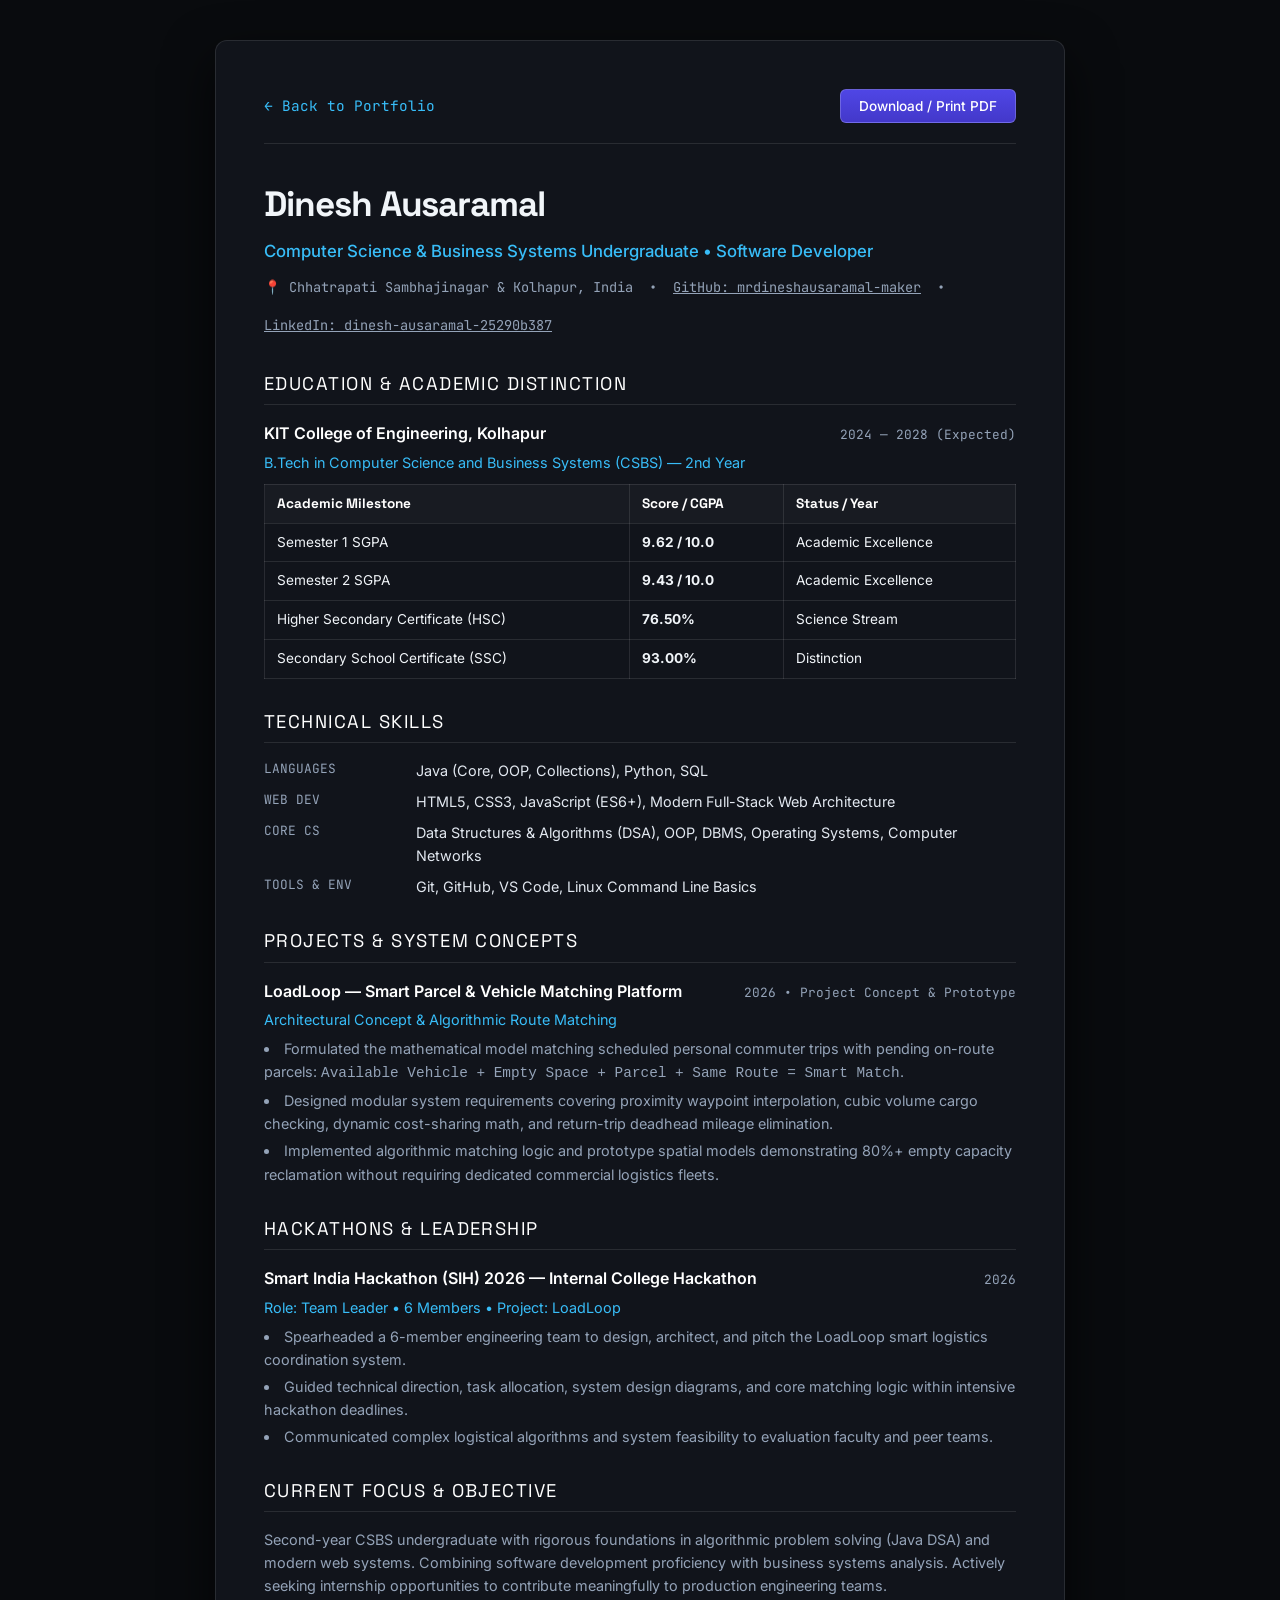
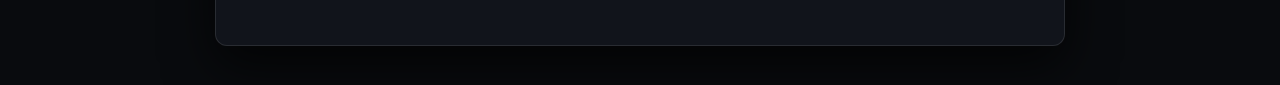
==== resume.html @ 8b3458a4 "Initial commit: Dinesh Ausaramal Portfolio for Vercel deployment" ====
<!DOCTYPE html>
<html lang="en">
<head>
  <meta charset="UTF-8">
  <meta name="viewport" content="width=device-width, initial-scale=1.0">
  <title>Dinesh Ausaramal — Software Engineering Resume</title>
  <link rel="preconnect" href="https://fonts.googleapis.com">
  <link rel="preconnect" href="https://fonts.gstatic.com" crossorigin>
  <link href="https://fonts.googleapis.com/css2?family=Inter:wght@300;400;500;600;700&family=Space+Grotesk:wght@500;600;700&family=JetBrains+Mono:wght@400;500&display=swap" rel="stylesheet">
  <style>
    :root {
      --bg: #090b0e;
      --card-bg: #11141b;
      --border: rgba(255, 255, 255, 0.1);
      --text: #f1f5f9;
      --text-muted: #94a3b8;
      --accent: #38bdf8;
      --accent-indigo: #6366f1;
    }

    * { box-sizing: border-box; margin: 0; padding: 0; }
    
    body {
      background: var(--bg);
      color: var(--text);
      font-family: 'Inter', sans-serif;
      line-height: 1.6;
      padding: 40px 20px;
      display: flex;
      justify-content: center;
    }

    .resume-paper {
      width: 100%;
      max-width: 850px;
      background: var(--card-bg);
      border: 1px solid var(--border);
      border-radius: 12px;
      padding: 48px;
      box-shadow: 0 20px 50px rgba(0, 0, 0, 0.7);
    }

    .resume-controls {
      display: flex;
      justify-content: space-between;
      align-items: center;
      margin-bottom: 32px;
      padding-bottom: 20px;
      border-bottom: 1px solid var(--border);
    }

    .back-link {
      color: var(--accent);
      text-decoration: none;
      font-size: 0.9rem;
      font-family: 'JetBrains Mono', monospace;
      display: flex;
      align-items: center;
      gap: 6px;
    }

    .back-link:hover { text-decoration: underline; }

    .print-btn {
      background: linear-gradient(180deg, #4f46e5 0%, #4338ca 100%);
      color: white;
      border: 1px solid rgba(255,255,255,0.2);
      padding: 8px 18px;
      border-radius: 6px;
      font-size: 0.85rem;
      cursor: pointer;
      font-family: inherit;
      font-weight: 500;
    }

    .print-btn:hover { background: #4338ca; }

    header {
      margin-bottom: 32px;
    }

    h1 {
      font-family: 'Space Grotesk', sans-serif;
      font-size: 2.2rem;
      font-weight: 700;
      letter-spacing: -0.03em;
      margin-bottom: 6px;
    }

    .subtitle {
      font-size: 1.05rem;
      color: var(--accent);
      font-weight: 500;
      margin-bottom: 12px;
    }

    .contact-row {
      display: flex;
      flex-wrap: wrap;
      gap: 16px;
      font-size: 0.85rem;
      color: var(--text-muted);
      font-family: 'JetBrains Mono', monospace;
    }

    .section-title {
      font-family: 'Space Grotesk', sans-serif;
      font-size: 1.15rem;
      text-transform: uppercase;
      letter-spacing: 0.08em;
      color: #ffffff;
      border-bottom: 1px solid var(--border);
      padding-bottom: 6px;
      margin: 28px 0 16px 0;
    }

    .item {
      margin-bottom: 20px;
    }

    .item-header {
      display: flex;
      justify-content: space-between;
      align-items: baseline;
      margin-bottom: 4px;
    }

    .item-title {
      font-weight: 600;
      font-size: 1rem;
      color: #ffffff;
    }

    .item-date {
      font-family: 'JetBrains Mono', monospace;
      font-size: 0.8rem;
      color: var(--text-muted);
    }

    .item-sub {
      color: var(--accent);
      font-size: 0.9rem;
      margin-bottom: 6px;
    }

    .item-bullets {
      list-style-position: inside;
      color: var(--text-muted);
      font-size: 0.9rem;
      display: flex;
      flex-direction: column;
      gap: 4px;
    }

    .skills-grid {
      display: grid;
      grid-template-columns: 140px 1fr;
      gap: 12px;
      font-size: 0.9rem;
      margin-bottom: 8px;
    }

    .skills-cat {
      font-family: 'JetBrains Mono', monospace;
      color: var(--text-muted);
      font-size: 0.8rem;
    }

    .skills-val {
      color: #e2e8f0;
    }

    .academics-table {
      width: 100%;
      border-collapse: collapse;
      font-size: 0.85rem;
      margin-top: 10px;
    }

    .academics-table th, .academics-table td {
      border: 1px solid var(--border);
      padding: 8px 12px;
      text-align: left;
    }

    .academics-table th {
      background: rgba(255, 255, 255, 0.03);
      color: #ffffff;
      font-family: 'Space Grotesk', sans-serif;
    }

    @media print {
      body { background: white; color: black; padding: 0; }
      .resume-paper {
        background: white;
        border: none;
        box-shadow: none;
        color: black;
        padding: 0;
        max-width: 100%;
      }
      .resume-controls { display: none; }
      h1, .item-title, .section-title { color: black; }
      .subtitle, .item-sub { color: #0284c7; }
      .contact-row, .item-bullets, .skills-cat, .item-date { color: #475569; }
      .skills-val { color: #0f172a; }
      .academics-table th, .academics-table td { border-color: #cbd5e1; }
      .academics-table th { background: #f1f5f9; color: black; }
    }
  </style>
</head>
<body>

  <div class="resume-paper">
    <div class="resume-controls">
      <a href="index.html" class="back-link">← Back to Portfolio</a>
      <button class="print-btn" onclick="window.print()">Download / Print PDF</button>
    </div>

    <header>
      <h1>Dinesh Ausaramal</h1>
      <div class="subtitle">Computer Science & Business Systems Undergraduate • Software Developer</div>
      <div class="contact-row">
        <span>📍 Chhatrapati Sambhajinagar & Kolhapur, India</span>
        <span>•</span>
        <a href="https://github.com/mrdineshausaramal-maker" target="_blank" rel="noopener noreferrer" style="color: inherit; text-decoration: underline;">GitHub: mrdineshausaramal-maker</a>
        <span>•</span>
        <a href="https://www.linkedin.com/in/dinesh-ausaramal-25290b387" target="_blank" rel="noopener noreferrer" style="color: inherit; text-decoration: underline;">LinkedIn: dinesh-ausaramal-25290b387</a>
      </div>
    </header>

    <div class="section-title">Education & Academic Distinction</div>
    <div class="item">
      <div class="item-header">
        <div class="item-title">KIT College of Engineering, Kolhapur</div>
        <div class="item-date">2024 — 2028 (Expected)</div>
      </div>
      <div class="item-sub">B.Tech in Computer Science and Business Systems (CSBS) — 2nd Year</div>
      <table class="academics-table">
        <thead>
          <tr>
            <th>Academic Milestone</th>
            <th>Score / CGPA</th>
            <th>Status / Year</th>
          </tr>
        </thead>
        <tbody>
          <tr>
            <td>Semester 1 SGPA</td>
            <td><strong>9.62 / 10.0</strong></td>
            <td>Academic Excellence</td>
          </tr>
          <tr>
            <td>Semester 2 SGPA</td>
            <td><strong>9.43 / 10.0</strong></td>
            <td>Academic Excellence</td>
          </tr>
          <tr>
            <td>Higher Secondary Certificate (HSC)</td>
            <td><strong>76.50%</strong></td>
            <td>Science Stream</td>
          </tr>
          <tr>
            <td>Secondary School Certificate (SSC)</td>
            <td><strong>93.00%</strong></td>
            <td>Distinction</td>
          </tr>
        </tbody>
      </table>
    </div>

    <div class="section-title">Technical Skills</div>
    <div class="skills-grid">
      <div class="skills-cat">LANGUAGES</div>
      <div class="skills-val">Java (Core, OOP, Collections), Python, SQL</div>
    </div>
    <div class="skills-grid">
      <div class="skills-cat">WEB DEV</div>
      <div class="skills-val">HTML5, CSS3, JavaScript (ES6+), Modern Full-Stack Web Architecture</div>
    </div>
    <div class="skills-grid">
      <div class="skills-cat">CORE CS</div>
      <div class="skills-val">Data Structures & Algorithms (DSA), OOP, DBMS, Operating Systems, Computer Networks</div>
    </div>
    <div class="skills-grid">
      <div class="skills-cat">TOOLS & ENV</div>
      <div class="skills-val">Git, GitHub, VS Code, Linux Command Line Basics</div>
    </div>

    <div class="section-title">Projects & System Concepts</div>
    <div class="item">
      <div class="item-header">
        <div class="item-title">LoadLoop — Smart Parcel & Vehicle Matching Platform</div>
        <div class="item-date">2026 • Project Concept & Prototype</div>
      </div>
      <div class="item-sub">Architectural Concept & Algorithmic Route Matching</div>
      <ul class="item-bullets">
        <li>Formulated the mathematical model matching scheduled personal commuter trips with pending on-route parcels: <code>Available Vehicle + Empty Space + Parcel + Same Route = Smart Match</code>.</li>
        <li>Designed modular system requirements covering proximity waypoint interpolation, cubic volume cargo checking, dynamic cost-sharing math, and return-trip deadhead mileage elimination.</li>
        <li>Implemented algorithmic matching logic and prototype spatial models demonstrating 80%+ empty capacity reclamation without requiring dedicated commercial logistics fleets.</li>
      </ul>
    </div>

    <div class="section-title">Hackathons & Leadership</div>
    <div class="item">
      <div class="item-header">
        <div class="item-title">Smart India Hackathon (SIH) 2026 — Internal College Hackathon</div>
        <div class="item-date">2026</div>
      </div>
      <div class="item-sub">Role: Team Leader • 6 Members • Project: LoadLoop</div>
      <ul class="item-bullets">
        <li>Spearheaded a 6-member engineering team to design, architect, and pitch the LoadLoop smart logistics coordination system.</li>
        <li>Guided technical direction, task allocation, system design diagrams, and core matching logic within intensive hackathon deadlines.</li>
        <li>Communicated complex logistical algorithms and system feasibility to evaluation faculty and peer teams.</li>
      </ul>
    </div>

    <div class="section-title">Current Focus & Objective</div>
    <p style="font-size: 0.9rem; color: var(--text-muted); line-height: 1.6;">
      Second-year CSBS undergraduate with rigorous foundations in algorithmic problem solving (Java DSA) and modern web systems. Combining software development proficiency with business systems analysis. Actively seeking internship opportunities to contribute meaningfully to production engineering teams.
    </p>

  </div>

</body>
</html>
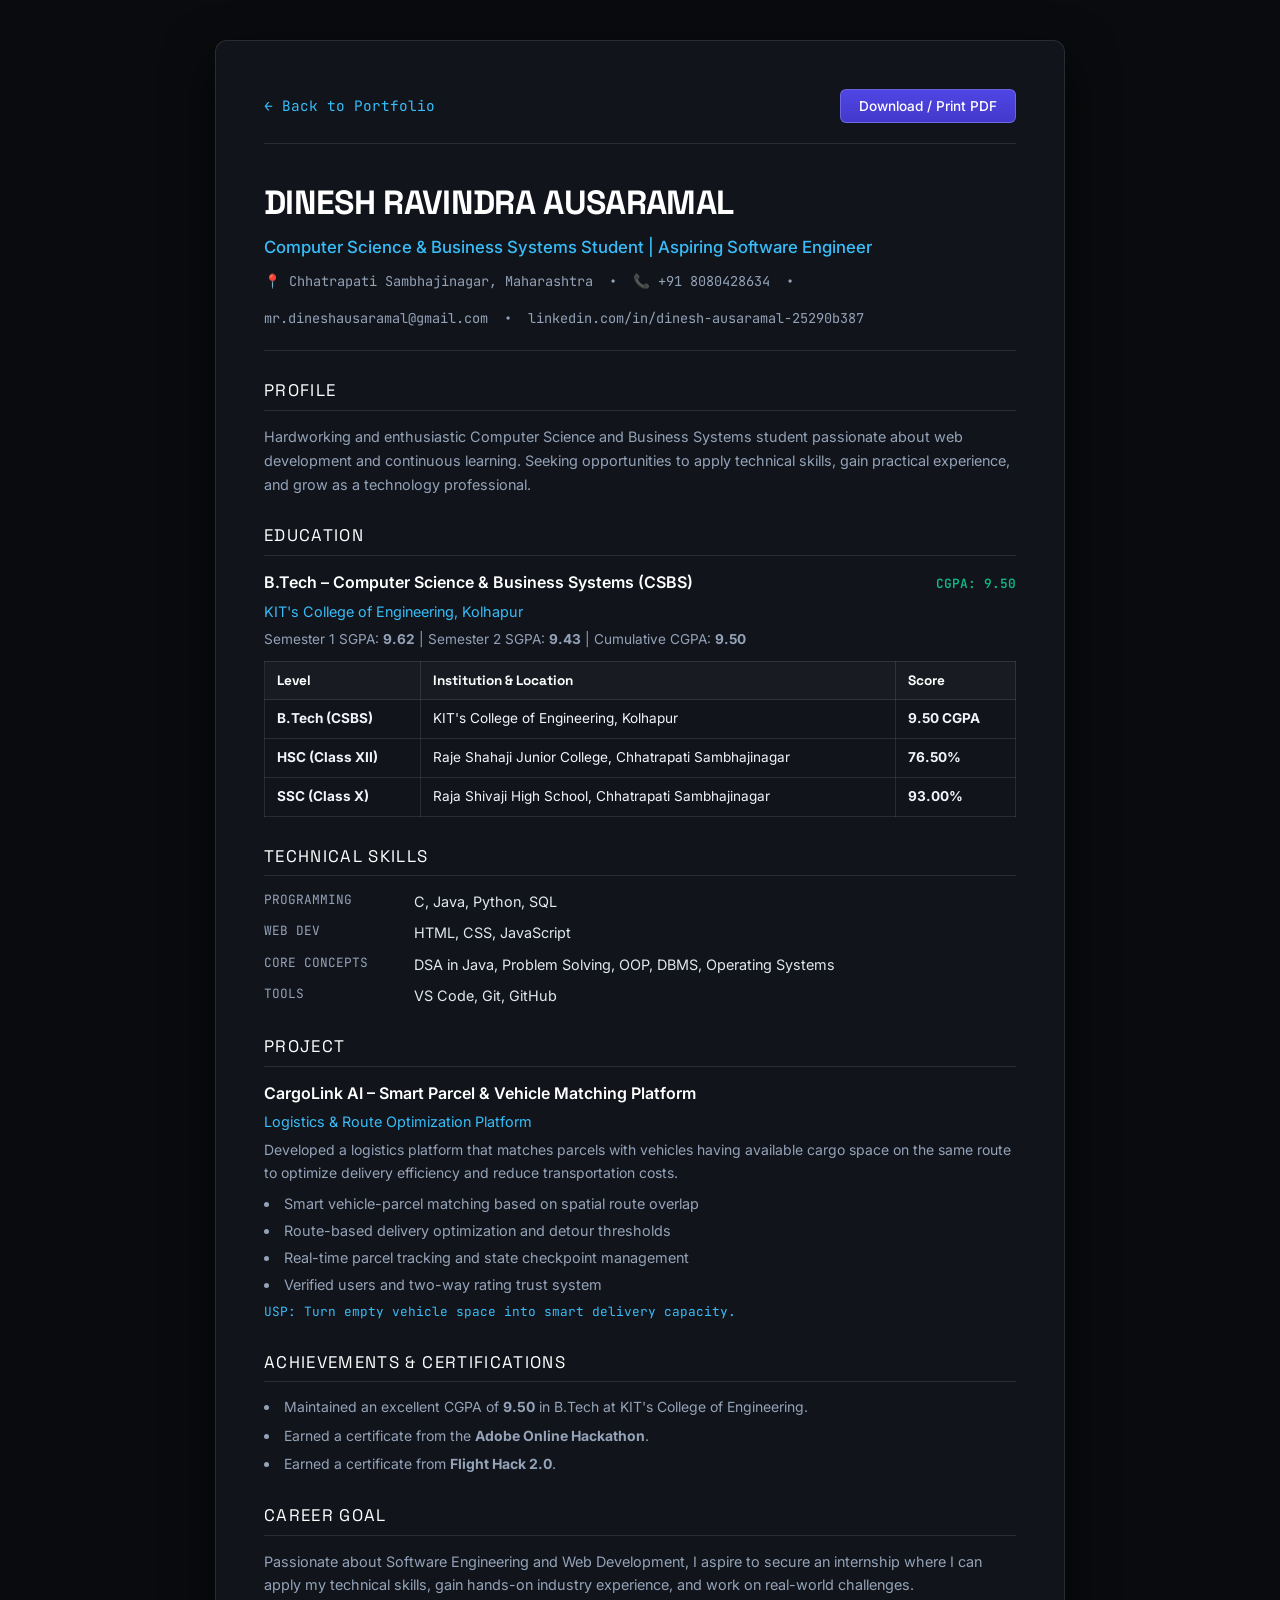
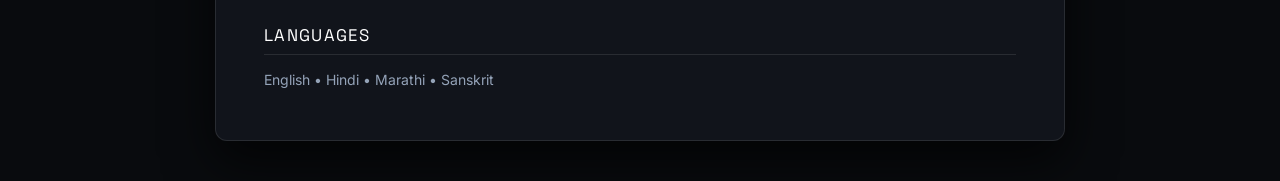
==== commit 58ea8614: "Update content with full name, certifications, education locations, and official resume details" ====
--- a/resume.html
+++ b/resume.html
@@ -3,7 +3,7 @@
 <head>
   <meta charset="UTF-8">
   <meta name="viewport" content="width=device-width, initial-scale=1.0">
-  <title>Dinesh Ausaramal — Software Engineering Resume</title>
+  <title>Dinesh Ravindra Ausaramal — Resume</title>
   <link rel="preconnect" href="https://fonts.googleapis.com">
   <link rel="preconnect" href="https://fonts.gstatic.com" crossorigin>
   <link href="https://fonts.googleapis.com/css2?family=Inter:wght@300;400;500;600;700&family=Space+Grotesk:wght@500;600;700&family=JetBrains+Mono:wght@400;500&display=swap" rel="stylesheet">
@@ -16,6 +16,7 @@
       --text-muted: #94a3b8;
       --accent: #38bdf8;
       --accent-indigo: #6366f1;
+      --accent-green: #10b981;
     }
 
     * { box-sizing: border-box; margin: 0; padding: 0; }
@@ -76,22 +77,25 @@
     .print-btn:hover { background: #4338ca; }
 
     header {
-      margin-bottom: 32px;
+      margin-bottom: 26px;
+      border-bottom: 1px solid var(--border);
+      padding-bottom: 20px;
     }
 
     h1 {
       font-family: 'Space Grotesk', sans-serif;
-      font-size: 2.2rem;
+      font-size: 2.1rem;
       font-weight: 700;
-      letter-spacing: -0.03em;
-      margin-bottom: 6px;
+      letter-spacing: -0.02em;
+      margin-bottom: 4px;
+      color: #ffffff;
     }
 
     .subtitle {
       font-size: 1.05rem;
       color: var(--accent);
       font-weight: 500;
-      margin-bottom: 12px;
+      margin-bottom: 10px;
     }
 
     .contact-row {
@@ -103,19 +107,25 @@
       font-family: 'JetBrains Mono', monospace;
     }
 
+    .contact-row a {
+      color: inherit;
+      text-decoration: none;
+    }
+    .contact-row a:hover { color: var(--accent); text-decoration: underline; }
+
     .section-title {
       font-family: 'Space Grotesk', sans-serif;
-      font-size: 1.15rem;
+      font-size: 1.05rem;
       text-transform: uppercase;
       letter-spacing: 0.08em;
       color: #ffffff;
       border-bottom: 1px solid var(--border);
       padding-bottom: 6px;
-      margin: 28px 0 16px 0;
+      margin: 26px 0 14px 0;
     }
 
     .item {
-      margin-bottom: 20px;
+      margin-bottom: 18px;
     }
 
     .item-header {
@@ -134,7 +144,8 @@
     .item-date {
       font-family: 'JetBrains Mono', monospace;
       font-size: 0.8rem;
-      color: var(--text-muted);
+      color: var(--accent-green);
+      font-weight: 600;
     }
 
     .item-sub {
@@ -155,7 +166,7 @@
     .skills-grid {
       display: grid;
       grid-template-columns: 140px 1fr;
-      gap: 12px;
+      gap: 10px;
       font-size: 0.9rem;
       margin-bottom: 8px;
     }
@@ -218,52 +229,58 @@
     </div>
 
     <header>
-      <h1>Dinesh Ausaramal</h1>
-      <div class="subtitle">Computer Science & Business Systems Undergraduate • Software Developer</div>
+      <h1>DINESH RAVINDRA AUSARAMAL</h1>
+      <div class="subtitle">Computer Science & Business Systems Student | Aspiring Software Engineer</div>
       <div class="contact-row">
-        <span>📍 Chhatrapati Sambhajinagar & Kolhapur, India</span>
+        <span>📍 Chhatrapati Sambhajinagar, Maharashtra</span>
         <span>•</span>
-        <a href="https://github.com/mrdineshausaramal-maker" target="_blank" rel="noopener noreferrer" style="color: inherit; text-decoration: underline;">GitHub: mrdineshausaramal-maker</a>
+        <span>📞 +91 8080428634</span>
         <span>•</span>
-        <a href="https://www.linkedin.com/in/dinesh-ausaramal-25290b387" target="_blank" rel="noopener noreferrer" style="color: inherit; text-decoration: underline;">LinkedIn: dinesh-ausaramal-25290b387</a>
+        <a href="mailto:mr.dineshausaramal@gmail.com">mr.dineshausaramal@gmail.com</a>
+        <span>•</span>
+        <a href="https://www.linkedin.com/in/dinesh-ausaramal-25290b387" target="_blank" rel="noopener noreferrer">linkedin.com/in/dinesh-ausaramal-25290b387</a>
       </div>
     </header>
 
-    <div class="section-title">Education & Academic Distinction</div>
+    <div class="section-title">Profile</div>
+    <p style="font-size: 0.9rem; color: var(--text-muted); line-height: 1.65;">
+      Hardworking and enthusiastic Computer Science and Business Systems student passionate about web development and continuous learning. Seeking opportunities to apply technical skills, gain practical experience, and grow as a technology professional.
+    </p>
+
+    <div class="section-title">Education</div>
     <div class="item">
       <div class="item-header">
-        <div class="item-title">KIT College of Engineering, Kolhapur</div>
-        <div class="item-date">2024 — 2028 (Expected)</div>
-      </div>
-      <div class="item-sub">B.Tech in Computer Science and Business Systems (CSBS) — 2nd Year</div>
+        <div class="item-title">B.Tech – Computer Science & Business Systems (CSBS)</div>
+        <div class="item-date">CGPA: 9.50</div>
+      </div>
+      <div class="item-sub">KIT's College of Engineering, Kolhapur</div>
+      <div style="font-size: 0.85rem; color: var(--text-muted); margin-bottom: 10px;">
+        Semester 1 SGPA: <strong>9.62</strong> | Semester 2 SGPA: <strong>9.43</strong> | Cumulative CGPA: <strong>9.50</strong>
+      </div>
+
       <table class="academics-table">
         <thead>
           <tr>
-            <th>Academic Milestone</th>
-            <th>Score / CGPA</th>
-            <th>Status / Year</th>
+            <th>Level</th>
+            <th>Institution & Location</th>
+            <th>Score</th>
           </tr>
         </thead>
         <tbody>
           <tr>
-            <td>Semester 1 SGPA</td>
-            <td><strong>9.62 / 10.0</strong></td>
-            <td>Academic Excellence</td>
+            <td><strong>B.Tech (CSBS)</strong></td>
+            <td>KIT's College of Engineering, Kolhapur</td>
+            <td><strong>9.50 CGPA</strong></td>
           </tr>
           <tr>
-            <td>Semester 2 SGPA</td>
-            <td><strong>9.43 / 10.0</strong></td>
-            <td>Academic Excellence</td>
+            <td><strong>HSC (Class XII)</strong></td>
+            <td>Raje Shahaji Junior College, Chhatrapati Sambhajinagar</td>
+            <td><strong>76.50%</strong></td>
           </tr>
           <tr>
-            <td>Higher Secondary Certificate (HSC)</td>
-            <td><strong>76.50%</strong></td>
-            <td>Science Stream</td>
-          </tr>
-          <tr>
-            <td>Secondary School Certificate (SSC)</td>
+            <td><strong>SSC (Class X)</strong></td>
+            <td>Raja Shivaji High School, Chhatrapati Sambhajinagar</td>
             <td><strong>93.00%</strong></td>
-            <td>Distinction</td>
           </tr>
         </tbody>
       </table>
@@ -271,53 +288,57 @@
 
     <div class="section-title">Technical Skills</div>
     <div class="skills-grid">
-      <div class="skills-cat">LANGUAGES</div>
-      <div class="skills-val">Java (Core, OOP, Collections), Python, SQL</div>
+      <div class="skills-cat">PROGRAMMING</div>
+      <div class="skills-val">C, Java, Python, SQL</div>
     </div>
     <div class="skills-grid">
       <div class="skills-cat">WEB DEV</div>
-      <div class="skills-val">HTML5, CSS3, JavaScript (ES6+), Modern Full-Stack Web Architecture</div>
+      <div class="skills-val">HTML, CSS, JavaScript</div>
     </div>
     <div class="skills-grid">
-      <div class="skills-cat">CORE CS</div>
-      <div class="skills-val">Data Structures & Algorithms (DSA), OOP, DBMS, Operating Systems, Computer Networks</div>
+      <div class="skills-cat">CORE CONCEPTS</div>
+      <div class="skills-val">DSA in Java, Problem Solving, OOP, DBMS, Operating Systems</div>
     </div>
     <div class="skills-grid">
-      <div class="skills-cat">TOOLS & ENV</div>
-      <div class="skills-val">Git, GitHub, VS Code, Linux Command Line Basics</div>
-    </div>
-
-    <div class="section-title">Projects & System Concepts</div>
+      <div class="skills-cat">TOOLS</div>
+      <div class="skills-val">VS Code, Git, GitHub</div>
+    </div>
+
+    <div class="section-title">Project</div>
     <div class="item">
       <div class="item-header">
-        <div class="item-title">LoadLoop — Smart Parcel & Vehicle Matching Platform</div>
-        <div class="item-date">2026 • Project Concept & Prototype</div>
-      </div>
-      <div class="item-sub">Architectural Concept & Algorithmic Route Matching</div>
+        <div class="item-title">CargoLink AI – Smart Parcel & Vehicle Matching Platform</div>
+      </div>
+      <div class="item-sub">Logistics & Route Optimization Platform</div>
+      <p style="font-size: 0.875rem; color: var(--text-muted); margin-bottom: 8px;">
+        Developed a logistics platform that matches parcels with vehicles having available cargo space on the same route to optimize delivery efficiency and reduce transportation costs.
+      </p>
       <ul class="item-bullets">
-        <li>Formulated the mathematical model matching scheduled personal commuter trips with pending on-route parcels: <code>Available Vehicle + Empty Space + Parcel + Same Route = Smart Match</code>.</li>
-        <li>Designed modular system requirements covering proximity waypoint interpolation, cubic volume cargo checking, dynamic cost-sharing math, and return-trip deadhead mileage elimination.</li>
-        <li>Implemented algorithmic matching logic and prototype spatial models demonstrating 80%+ empty capacity reclamation without requiring dedicated commercial logistics fleets.</li>
+        <li>Smart vehicle-parcel matching based on spatial route overlap</li>
+        <li>Route-based delivery optimization and detour thresholds</li>
+        <li>Real-time parcel tracking and state checkpoint management</li>
+        <li>Verified users and two-way rating trust system</li>
       </ul>
-    </div>
-
-    <div class="section-title">Hackathons & Leadership</div>
-    <div class="item">
-      <div class="item-header">
-        <div class="item-title">Smart India Hackathon (SIH) 2026 — Internal College Hackathon</div>
-        <div class="item-date">2026</div>
-      </div>
-      <div class="item-sub">Role: Team Leader • 6 Members • Project: LoadLoop</div>
-      <ul class="item-bullets">
-        <li>Spearheaded a 6-member engineering team to design, architect, and pitch the LoadLoop smart logistics coordination system.</li>
-        <li>Guided technical direction, task allocation, system design diagrams, and core matching logic within intensive hackathon deadlines.</li>
-        <li>Communicated complex logistical algorithms and system feasibility to evaluation faculty and peer teams.</li>
-      </ul>
-    </div>
-
-    <div class="section-title">Current Focus & Objective</div>
+      <div style="font-family: 'JetBrains Mono', monospace; font-size: 0.8rem; color: var(--accent); margin-top: 6px;">
+        USP: Turn empty vehicle space into smart delivery capacity.
+      </div>
+    </div>
+
+    <div class="section-title">Achievements & Certifications</div>
+    <ul class="item-bullets" style="font-size: 0.875rem; gap: 6px;">
+      <li>Maintained an excellent CGPA of <strong>9.50</strong> in B.Tech at KIT's College of Engineering.</li>
+      <li>Earned a certificate from the <strong>Adobe Online Hackathon</strong>.</li>
+      <li>Earned a certificate from <strong>Flight Hack 2.0</strong>.</li>
+    </ul>
+
+    <div class="section-title">Career Goal</div>
     <p style="font-size: 0.9rem; color: var(--text-muted); line-height: 1.6;">
-      Second-year CSBS undergraduate with rigorous foundations in algorithmic problem solving (Java DSA) and modern web systems. Combining software development proficiency with business systems analysis. Actively seeking internship opportunities to contribute meaningfully to production engineering teams.
+      Passionate about Software Engineering and Web Development, I aspire to secure an internship where I can apply my technical skills, gain hands-on industry experience, and work on real-world challenges.
+    </p>
+
+    <div class="section-title">Languages</div>
+    <p style="font-size: 0.875rem; color: var(--text-muted);">
+      English • Hindi • Marathi • Sanskrit
     </p>
 
   </div>
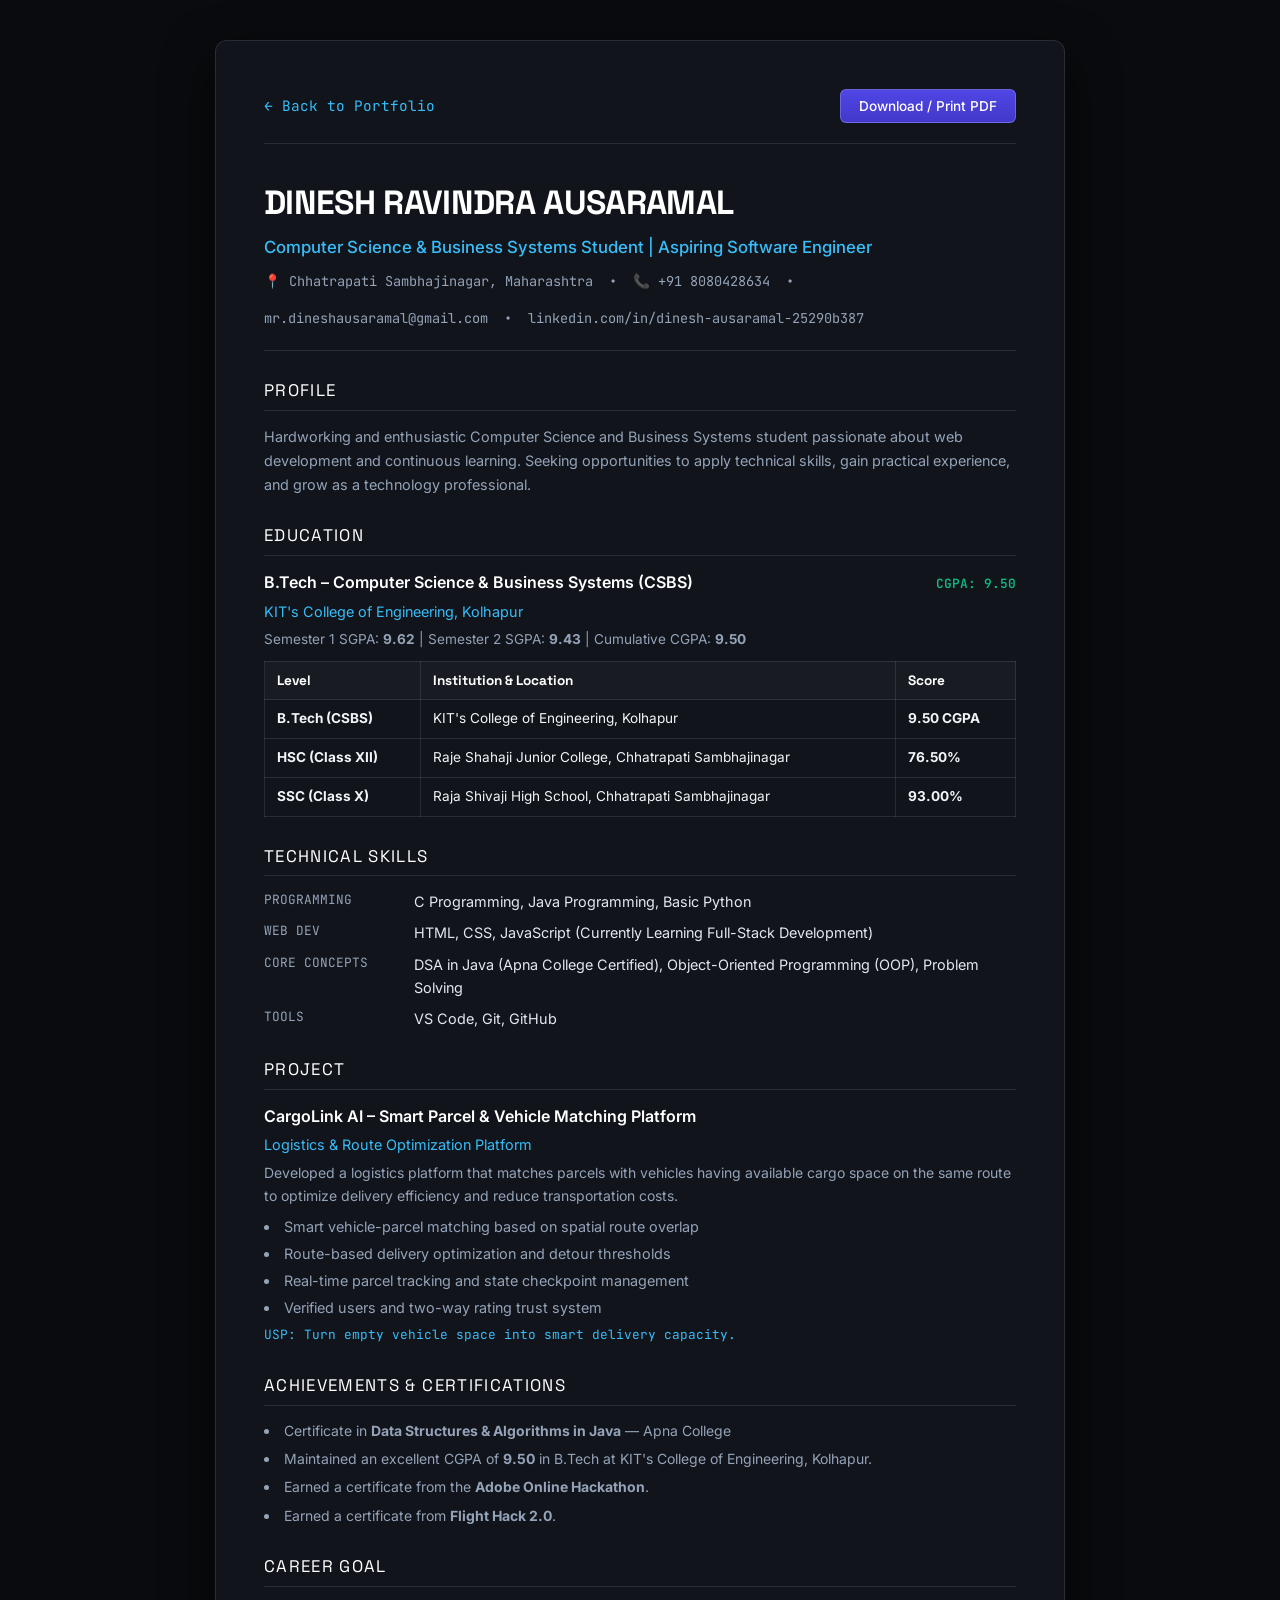
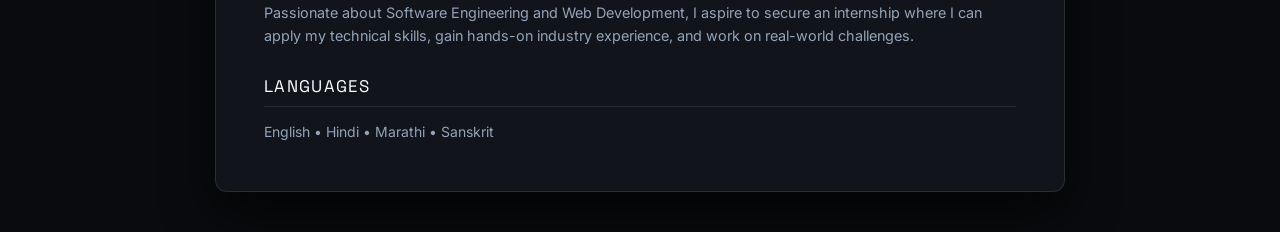
==== commit 90d3ab69: "Update education showcase with 10th, 12th, and College details, Apna College DSA certification, and " ====
--- a/resume.html
+++ b/resume.html
@@ -289,15 +289,15 @@
     <div class="section-title">Technical Skills</div>
     <div class="skills-grid">
       <div class="skills-cat">PROGRAMMING</div>
-      <div class="skills-val">C, Java, Python, SQL</div>
+      <div class="skills-val">C Programming, Java Programming, Basic Python</div>
     </div>
     <div class="skills-grid">
       <div class="skills-cat">WEB DEV</div>
-      <div class="skills-val">HTML, CSS, JavaScript</div>
+      <div class="skills-val">HTML, CSS, JavaScript (Currently Learning Full-Stack Development)</div>
     </div>
     <div class="skills-grid">
       <div class="skills-cat">CORE CONCEPTS</div>
-      <div class="skills-val">DSA in Java, Problem Solving, OOP, DBMS, Operating Systems</div>
+      <div class="skills-val">DSA in Java (Apna College Certified), Object-Oriented Programming (OOP), Problem Solving</div>
     </div>
     <div class="skills-grid">
       <div class="skills-cat">TOOLS</div>
@@ -326,7 +326,8 @@
 
     <div class="section-title">Achievements & Certifications</div>
     <ul class="item-bullets" style="font-size: 0.875rem; gap: 6px;">
-      <li>Maintained an excellent CGPA of <strong>9.50</strong> in B.Tech at KIT's College of Engineering.</li>
+      <li>Certificate in <strong>Data Structures & Algorithms in Java</strong> — Apna College</li>
+      <li>Maintained an excellent CGPA of <strong>9.50</strong> in B.Tech at KIT's College of Engineering, Kolhapur.</li>
       <li>Earned a certificate from the <strong>Adobe Online Hackathon</strong>.</li>
       <li>Earned a certificate from <strong>Flight Hack 2.0</strong>.</li>
     </ul>
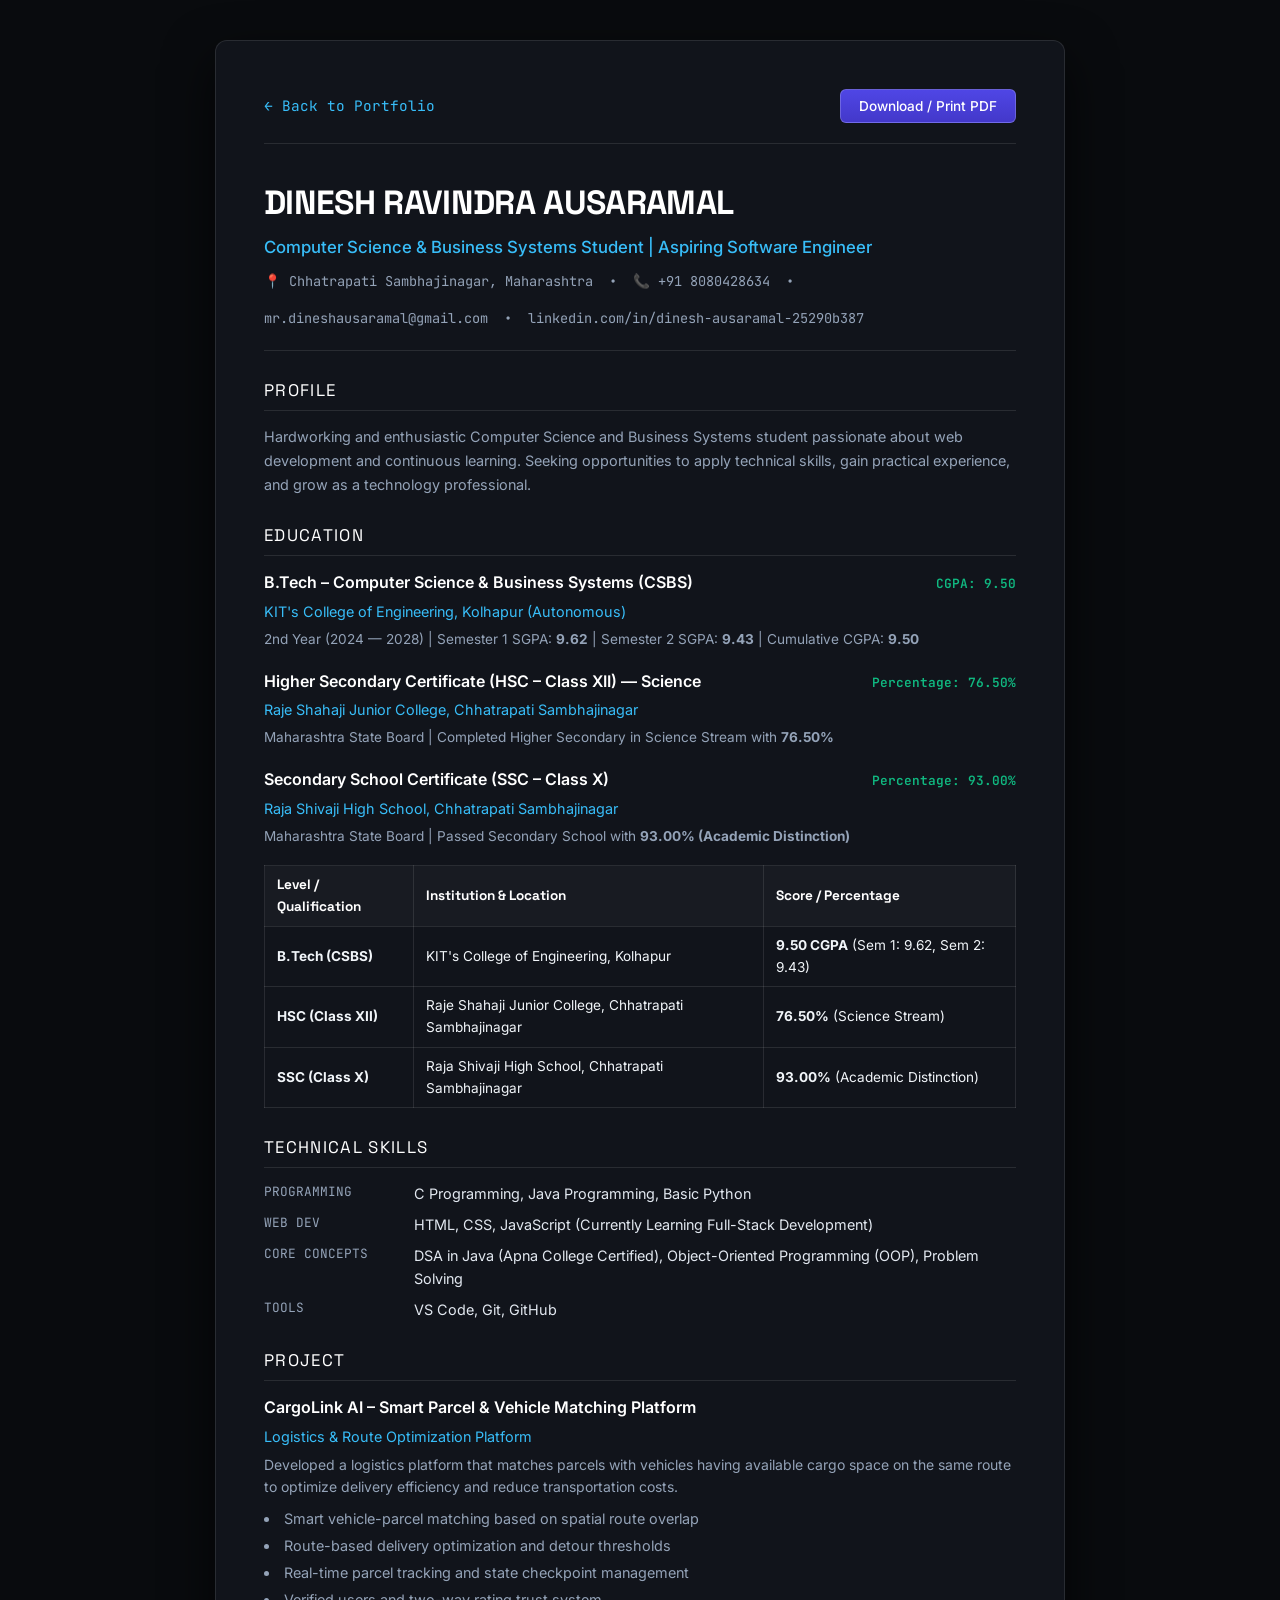
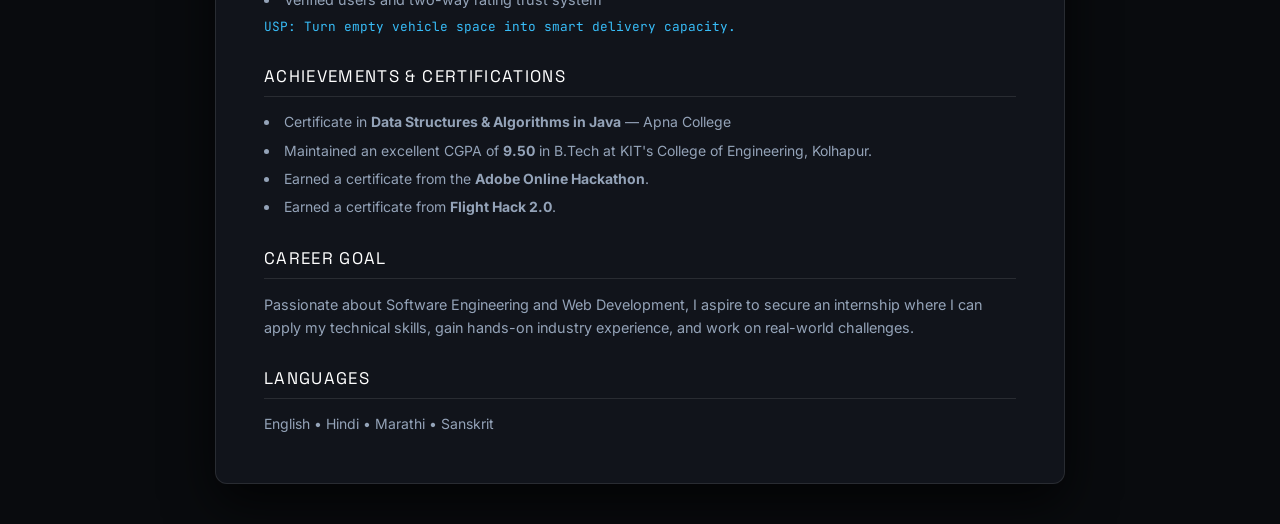
==== commit 11c2ccc0: "feat: enhance UI visibility, white action buttons, light green hero indicators, and direct contact d" ====
--- a/resume.html
+++ b/resume.html
@@ -248,43 +248,66 @@
     </p>
 
     <div class="section-title">Education</div>
+    
     <div class="item">
       <div class="item-header">
         <div class="item-title">B.Tech – Computer Science & Business Systems (CSBS)</div>
         <div class="item-date">CGPA: 9.50</div>
       </div>
-      <div class="item-sub">KIT's College of Engineering, Kolhapur</div>
-      <div style="font-size: 0.85rem; color: var(--text-muted); margin-bottom: 10px;">
-        Semester 1 SGPA: <strong>9.62</strong> | Semester 2 SGPA: <strong>9.43</strong> | Cumulative CGPA: <strong>9.50</strong>
-      </div>
-
-      <table class="academics-table">
-        <thead>
-          <tr>
-            <th>Level</th>
-            <th>Institution & Location</th>
-            <th>Score</th>
-          </tr>
-        </thead>
-        <tbody>
-          <tr>
-            <td><strong>B.Tech (CSBS)</strong></td>
-            <td>KIT's College of Engineering, Kolhapur</td>
-            <td><strong>9.50 CGPA</strong></td>
-          </tr>
-          <tr>
-            <td><strong>HSC (Class XII)</strong></td>
-            <td>Raje Shahaji Junior College, Chhatrapati Sambhajinagar</td>
-            <td><strong>76.50%</strong></td>
-          </tr>
-          <tr>
-            <td><strong>SSC (Class X)</strong></td>
-            <td>Raja Shivaji High School, Chhatrapati Sambhajinagar</td>
-            <td><strong>93.00%</strong></td>
-          </tr>
-        </tbody>
-      </table>
-    </div>
+      <div class="item-sub">KIT's College of Engineering, Kolhapur (Autonomous)</div>
+      <div style="font-size: 0.85rem; color: var(--text-muted); margin-bottom: 8px;">
+        2nd Year (2024 — 2028) | Semester 1 SGPA: <strong>9.62</strong> | Semester 2 SGPA: <strong>9.43</strong> | Cumulative CGPA: <strong>9.50</strong>
+      </div>
+    </div>
+
+    <div class="item">
+      <div class="item-header">
+        <div class="item-title">Higher Secondary Certificate (HSC – Class XII) — Science</div>
+        <div class="item-date">Percentage: 76.50%</div>
+      </div>
+      <div class="item-sub">Raje Shahaji Junior College, Chhatrapati Sambhajinagar</div>
+      <div style="font-size: 0.85rem; color: var(--text-muted); margin-bottom: 8px;">
+        Maharashtra State Board | Completed Higher Secondary in Science Stream with <strong>76.50%</strong>
+      </div>
+    </div>
+
+    <div class="item">
+      <div class="item-header">
+        <div class="item-title">Secondary School Certificate (SSC – Class X)</div>
+        <div class="item-date">Percentage: 93.00%</div>
+      </div>
+      <div class="item-sub">Raja Shivaji High School, Chhatrapati Sambhajinagar</div>
+      <div style="font-size: 0.85rem; color: var(--text-muted); margin-bottom: 12px;">
+        Maharashtra State Board | Passed Secondary School with <strong>93.00% (Academic Distinction)</strong>
+      </div>
+    </div>
+
+    <table class="academics-table">
+      <thead>
+        <tr>
+          <th>Level / Qualification</th>
+          <th>Institution & Location</th>
+          <th>Score / Percentage</th>
+        </tr>
+      </thead>
+      <tbody>
+        <tr>
+          <td><strong>B.Tech (CSBS)</strong></td>
+          <td>KIT's College of Engineering, Kolhapur</td>
+          <td><strong>9.50 CGPA</strong> (Sem 1: 9.62, Sem 2: 9.43)</td>
+        </tr>
+        <tr>
+          <td><strong>HSC (Class XII)</strong></td>
+          <td>Raje Shahaji Junior College, Chhatrapati Sambhajinagar</td>
+          <td><strong>76.50%</strong> (Science Stream)</td>
+        </tr>
+        <tr>
+          <td><strong>SSC (Class X)</strong></td>
+          <td>Raja Shivaji High School, Chhatrapati Sambhajinagar</td>
+          <td><strong>93.00%</strong> (Academic Distinction)</td>
+        </tr>
+      </tbody>
+    </table>
 
     <div class="section-title">Technical Skills</div>
     <div class="skills-grid">
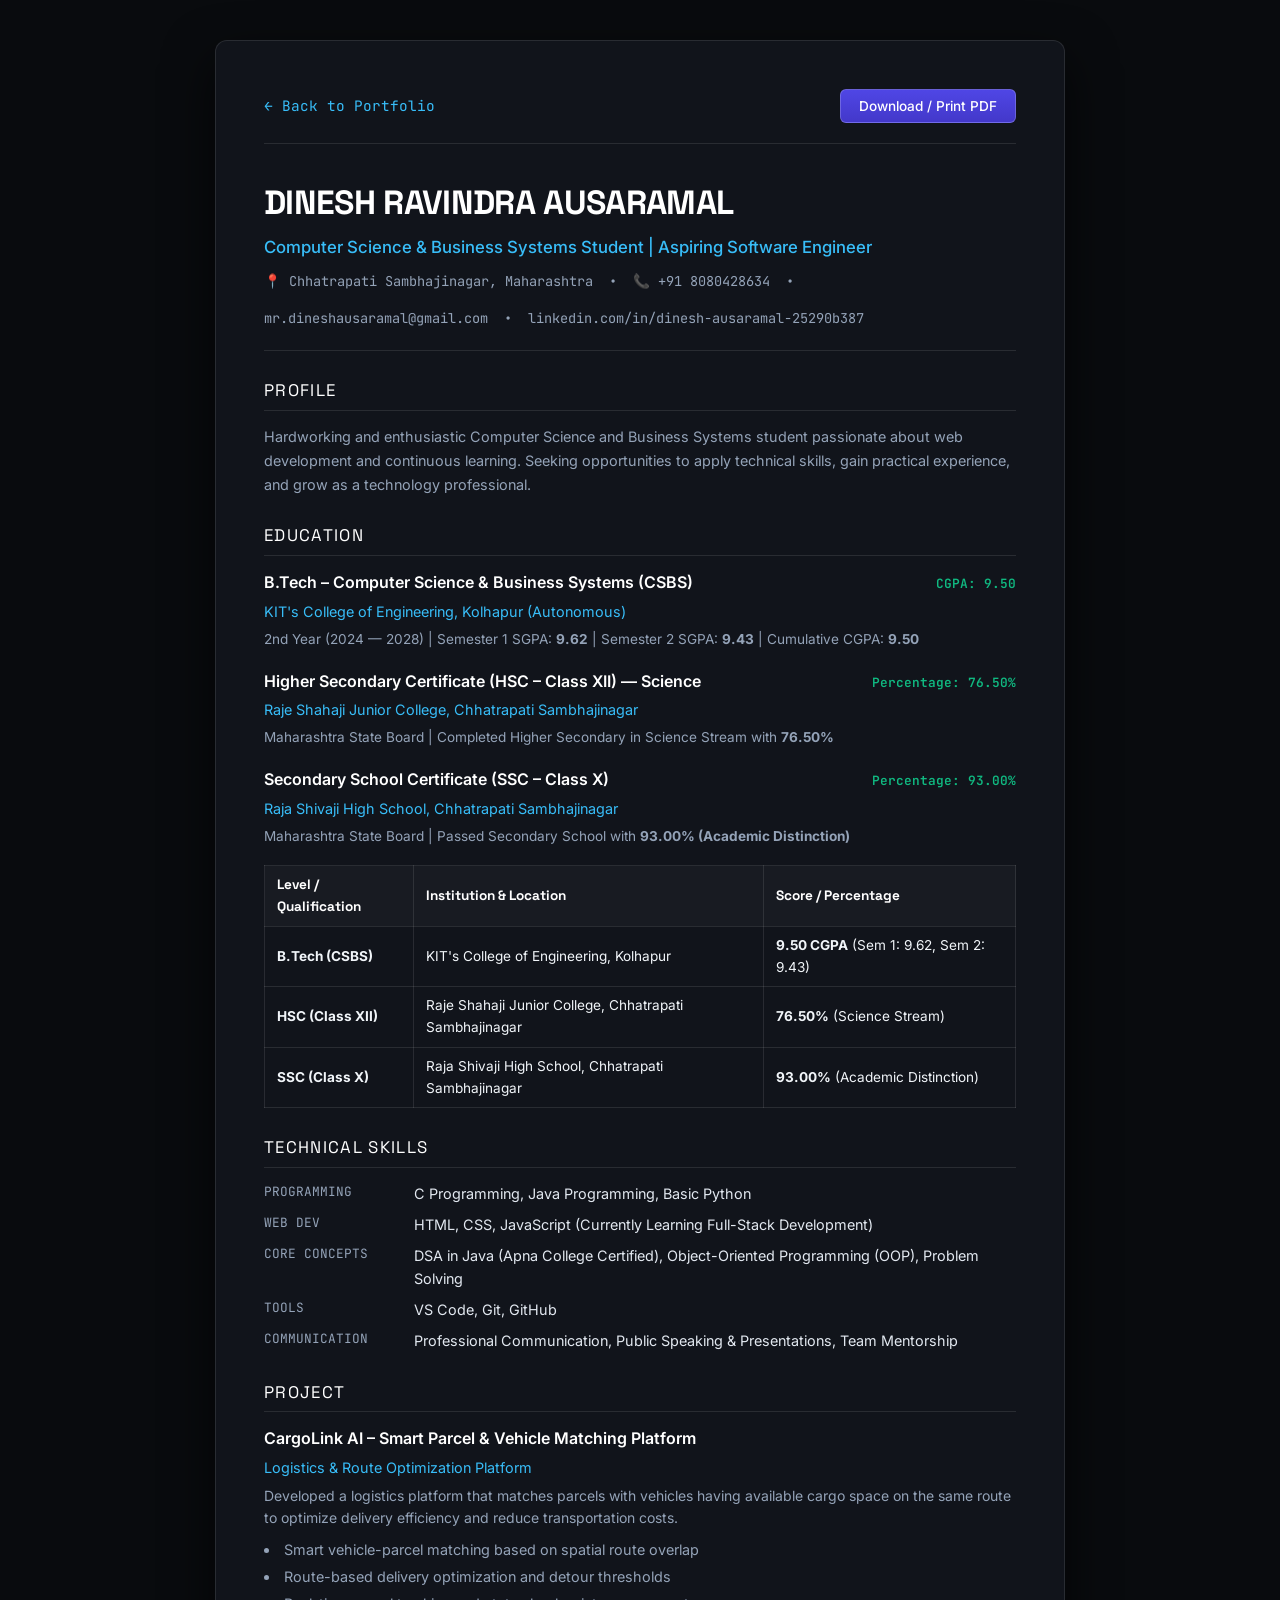
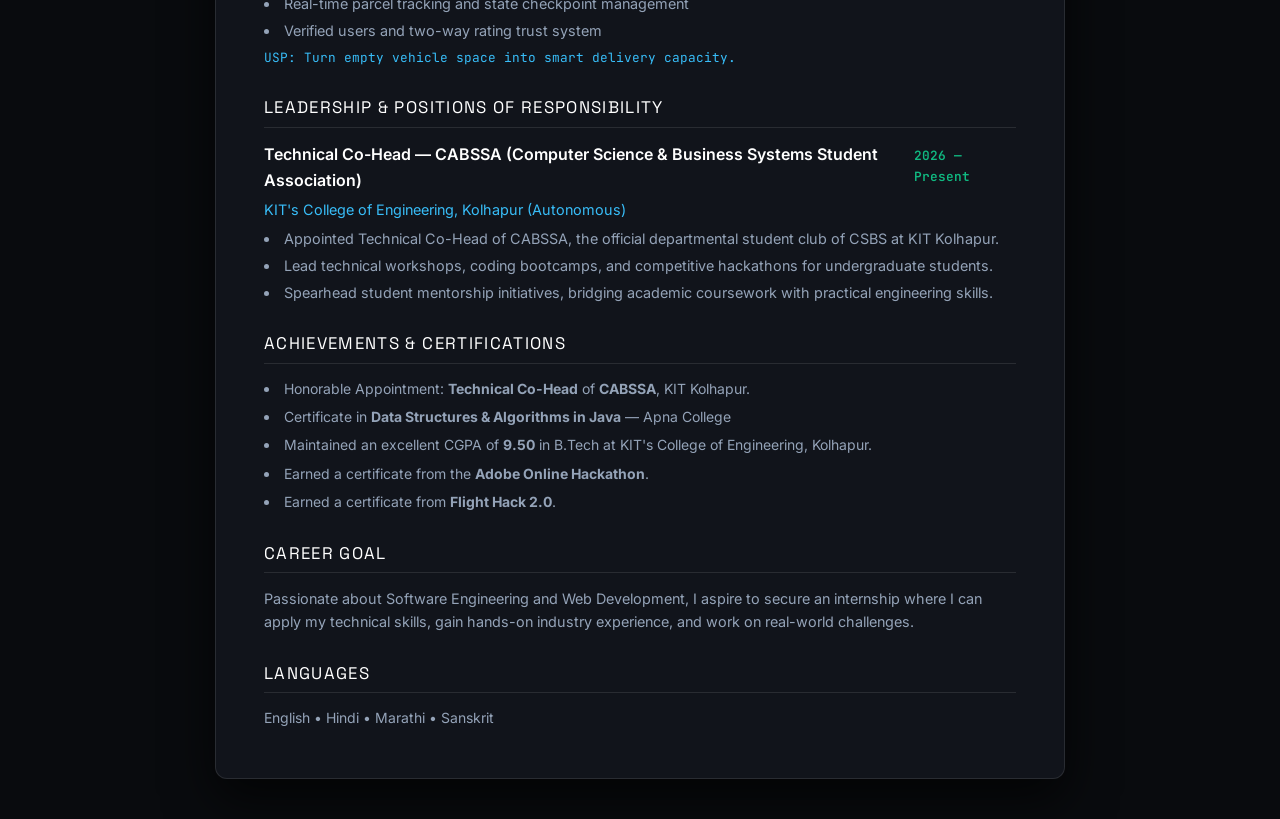
==== commit d269868b: "feat: add Technical Co-Head CABSSA achievement, communication skills, and cross-platform responsiven" ====
--- a/resume.html
+++ b/resume.html
@@ -326,6 +326,10 @@
       <div class="skills-cat">TOOLS</div>
       <div class="skills-val">VS Code, Git, GitHub</div>
     </div>
+    <div class="skills-grid">
+      <div class="skills-cat">COMMUNICATION</div>
+      <div class="skills-val">Professional Communication, Public Speaking & Presentations, Team Mentorship</div>
+    </div>
 
     <div class="section-title">Project</div>
     <div class="item">
@@ -347,8 +351,23 @@
       </div>
     </div>
 
+    <div class="section-title">Leadership & Positions of Responsibility</div>
+    <div class="item">
+      <div class="item-header">
+        <div class="item-title">Technical Co-Head — CABSSA (Computer Science & Business Systems Student Association)</div>
+        <div class="item-date">2026 — Present</div>
+      </div>
+      <div class="item-sub">KIT's College of Engineering, Kolhapur (Autonomous)</div>
+      <ul class="item-bullets">
+        <li>Appointed Technical Co-Head of CABSSA, the official departmental student club of CSBS at KIT Kolhapur.</li>
+        <li>Lead technical workshops, coding bootcamps, and competitive hackathons for undergraduate students.</li>
+        <li>Spearhead student mentorship initiatives, bridging academic coursework with practical engineering skills.</li>
+      </ul>
+    </div>
+
     <div class="section-title">Achievements & Certifications</div>
     <ul class="item-bullets" style="font-size: 0.875rem; gap: 6px;">
+      <li>Honorable Appointment: <strong>Technical Co-Head</strong> of <strong>CABSSA</strong>, KIT Kolhapur.</li>
       <li>Certificate in <strong>Data Structures & Algorithms in Java</strong> — Apna College</li>
       <li>Maintained an excellent CGPA of <strong>9.50</strong> in B.Tech at KIT's College of Engineering, Kolhapur.</li>
       <li>Earned a certificate from the <strong>Adobe Online Hackathon</strong>.</li>
